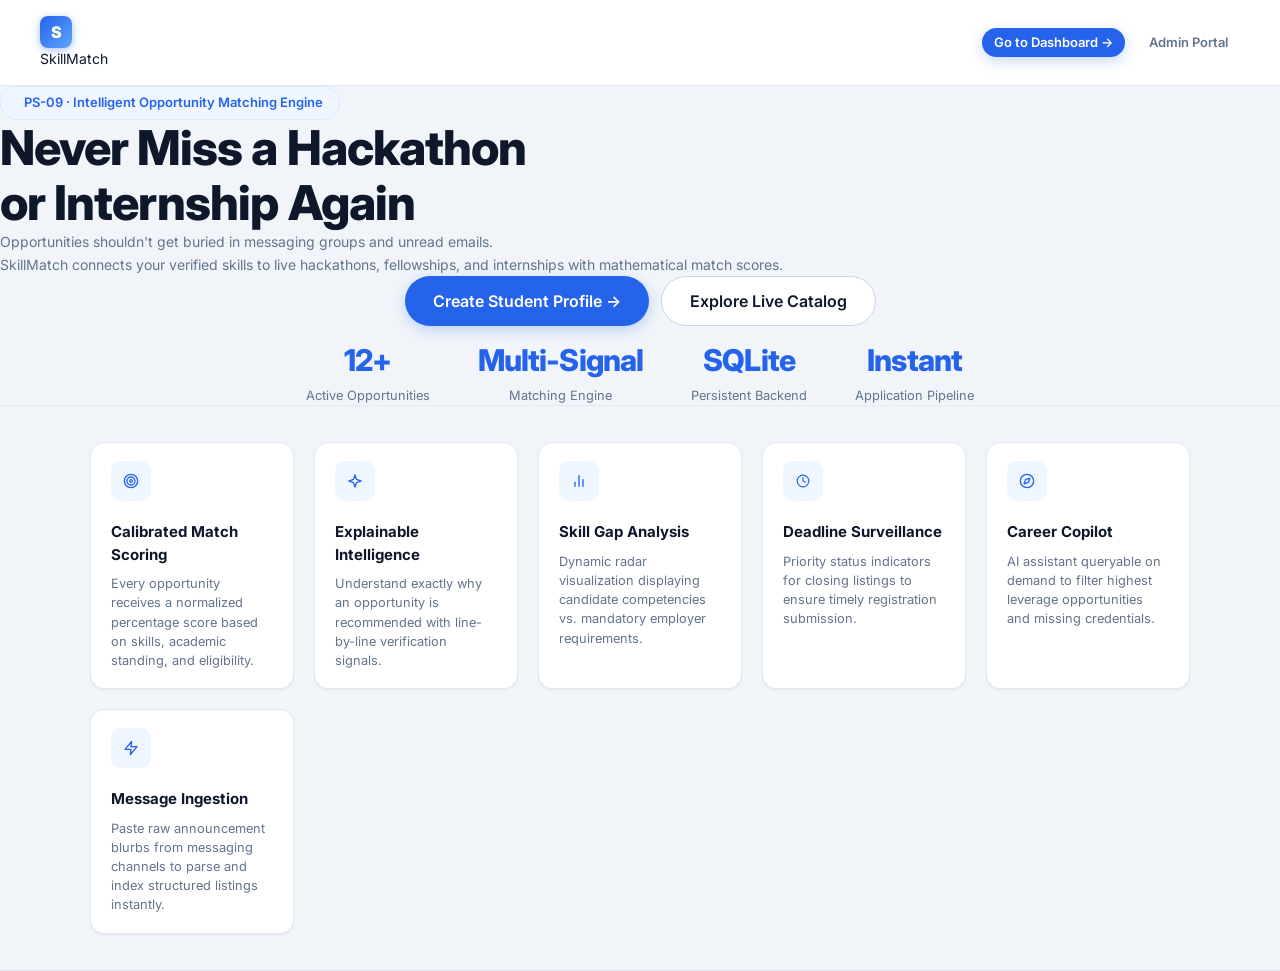
==== index.html @ a1d2cf54 "feat: complete SkillMatch platform with India Runs matching engine, zero-emoji UI, and ingestion pip" ====
<!DOCTYPE html>
<html lang="en">
<head>
  <meta charset="UTF-8" />
  <meta name="viewport" content="width=device-width, initial-scale=1.0" />
  <title>SkillMatch — Student Opportunity Platform</title>
  <meta name="description" content="AI-powered skill-to-opportunity matching platform for engineering students." />
  <link rel="stylesheet" href="css/styles.css" />
  <script src="js/icons.js"></script>
  <style>
    .badge-iso { display:inline-flex; align-items:center; gap:6px; padding:4px 10px; border-radius:var(--radius-full); font-size:0.75rem; font-weight:700; text-transform:uppercase; letter-spacing:0.04em; background:var(--blue-50); color:var(--primary); border:1px solid var(--border-blue); }
    .icon-box { width:40px; height:40px; border-radius:var(--radius); display:flex; align-items:center; justify-content:center; background:var(--blue-50); color:var(--primary); margin-bottom:12px; }
  </style>
</head>
<body>

<div class="landing-page">

  <!-- Nav -->
  <nav class="landing-nav">
    <div class="landing-logo">
      <div class="logo-mark">S</div>
      <span class="logo-text">SkillMatch</span>
    </div>
    <div class="flex items-center gap-3">
      <a href="/dashboard.html" class="btn btn-primary btn-sm">Go to Dashboard →</a>
      <a href="/admin.html" class="btn btn-ghost btn-sm">Admin Portal</a>
    </div>
  </nav>

  <!-- Hero -->
  <section class="landing-hero">
    <div class="hero-badge">
      <span class="badge-dot"></span>
      <span>PS-09 · Intelligent Opportunity Matching Engine</span>
    </div>

    <h1>
      Never Miss a Hackathon<br/>
      or Internship Again
    </h1>

    <p class="hero-sub">
      Opportunities shouldn't get buried in messaging groups and unread emails.<br/>
      SkillMatch connects your verified skills to live hackathons, fellowships, and internships with mathematical match scores.
    </p>

    <div class="hero-cta">
      <button class="btn btn-primary btn-lg" onclick="showWizard()" id="start-btn">
        Create Student Profile →
      </button>
      <a href="/dashboard.html" class="btn btn-secondary btn-lg">Explore Live Catalog</a>
    </div>

    <div class="hero-stats">
      <div class="h-stat"><span class="h-stat-num">12+</span><span class="h-stat-lbl">Active Opportunities</span></div>
      <div class="h-stat"><span class="h-stat-num">Multi-Signal</span><span class="h-stat-lbl">Matching Engine</span></div>
      <div class="h-stat"><span class="h-stat-num">SQLite</span><span class="h-stat-lbl">Persistent Backend</span></div>
      <div class="h-stat"><span class="h-stat-num">Instant</span><span class="h-stat-lbl">Application Pipeline</span></div>
    </div>
  </section>

  <!-- Feature strip -->
  <div class="feature-strip">
    <div class="features-grid">
      <div class="feature-item">
        <div class="icon-box" id="f-icon-1"></div>
        <div class="feature-name">Calibrated Match Scoring</div>
        <div class="feature-desc">Every opportunity receives a normalized percentage score based on skills, academic standing, and eligibility.</div>
      </div>
      <div class="feature-item">
        <div class="icon-box" id="f-icon-2"></div>
        <div class="feature-name">Explainable Intelligence</div>
        <div class="feature-desc">Understand exactly why an opportunity is recommended with line-by-line verification signals.</div>
      </div>
      <div class="feature-item">
        <div class="icon-box" id="f-icon-3"></div>
        <div class="feature-name">Skill Gap Analysis</div>
        <div class="feature-desc">Dynamic radar visualization displaying candidate competencies vs. mandatory employer requirements.</div>
      </div>
      <div class="feature-item">
        <div class="icon-box" id="f-icon-4"></div>
        <div class="feature-name">Deadline Surveillance</div>
        <div class="feature-desc">Priority status indicators for closing listings to ensure timely registration submission.</div>
      </div>
      <div class="feature-item">
        <div class="icon-box" id="f-icon-5"></div>
        <div class="feature-name">Career Copilot</div>
        <div class="feature-desc">AI assistant queryable on demand to filter highest leverage opportunities and missing credentials.</div>
      </div>
      <div class="feature-item">
        <div class="icon-box" id="f-icon-6"></div>
        <div class="feature-name">Message Ingestion</div>
        <div class="feature-desc">Paste raw announcement blurbs from messaging channels to parse and index structured listings instantly.</div>
      </div>
    </div>
  </div>

  <!-- WIZARD -->
  <div class="wizard-wrap" id="wizard-section" style="display:none;">
    <div class="wizard-box">

      <!-- Steps -->
      <div class="wizard-steps-bar" id="wsteps">
        <div class="wstep active" data-s="1">
          <div class="wdot">1</div>
          <span class="wlabel">Academic</span>
        </div>
        <div class="wstep" data-s="2">
          <div class="wdot">2</div>
          <span class="wlabel">Competencies</span>
        </div>
        <div class="wstep" data-s="3">
          <div class="wdot">3</div>
          <span class="wlabel">Interests</span>
        </div>
      </div>

      <!-- Pane 1 -->
      <div class="wpane active" id="wp-1">
        <div>
          <h2>Student Details</h2>
          <p class="mt-1">Provide your academic status to calibrate eligibility filters.</p>
        </div>
        <div class="grid-2">
          <div class="form-group">
            <label class="form-label" for="w-name">Full Name *</label>
            <input class="form-input" id="w-name" type="text" placeholder="e.g. Atharva Sharma" />
          </div>
          <div class="form-group">
            <label class="form-label" for="w-email">Email Address</label>
            <input class="form-input" id="w-email" type="email" placeholder="you@college.edu" />
          </div>
        </div>
        <div class="grid-2">
          <div class="form-group">
            <label class="form-label" for="w-year">Current Year of Study *</label>
            <select class="form-select" id="w-year">
              <option value="">Select Year...</option>
              <option value="1">1st Year</option>
              <option value="2">2nd Year</option>
              <option value="3">3rd Year (Pre-final)</option>
              <option value="4">4th Year (Final)</option>
            </select>
          </div>
          <div class="form-group">
            <label class="form-label" for="w-branch">Academic Branch *</label>
            <select class="form-select" id="w-branch">
              <option value="">Select Branch...</option>
              <option value="CSE">Computer Science (CSE)</option>
              <option value="IT">Information Technology (IT)</option>
              <option value="ECE">Electronics (ECE)</option>
              <option value="EEE">Electrical (EEE)</option>
              <option value="Mechanical">Mechanical Engineering</option>
              <option value="Civil">Civil Engineering</option>
              <option value="Mathematics">Mathematics / Data</option>
              <option value="Statistics">Statistics</option>
              <option value="Design">Design</option>
            </select>
          </div>
        </div>
        <div class="grid-2">
          <div class="form-group">
            <label class="form-label" for="w-cgpa">Current CGPA (0 - 10)</label>
            <input class="form-input" id="w-cgpa" type="number" step="0.01" min="0" max="10" placeholder="e.g. 8.4" />
          </div>
          <div class="form-group">
            <label class="form-label" for="w-college">College / University</label>
            <input class="form-input" id="w-college" type="text" placeholder="e.g. IIT Delhi" />
          </div>
        </div>
        <div class="wizard-footer">
          <button class="btn btn-ghost" onclick="hideWizard()">Cancel</button>
          <button class="btn btn-primary" onclick="goStep(2)">Continue to Skills →</button>
        </div>
      </div>

      <!-- Pane 2 -->
      <div class="wpane" id="wp-2">
        <div>
          <h2>Technical Competencies</h2>
          <p class="mt-1">Select your skills or upload a resume to automatically extract verified competencies.</p>
        </div>

        <!-- Resume Upload -->
        <div style="background:var(--blue-50);border:1.5px dashed var(--border-blue);border-radius:var(--radius-lg);padding:18px;margin-bottom:12px;">
          <div class="flex items-center gap-3 mb-2">
            <div id="resume-icon-wrap" style="color:var(--primary);"></div>
            <div>
              <div class="font-semibold text-sm">Resume Skill Auto-Extraction</div>
              <div class="text-xs text-muted">Upload a PDF or TXT resume to auto-populate competencies via lexical parsing</div>
            </div>
          </div>
          <div class="flex gap-2 items-center">
            <input type="file" id="resume-file" accept=".pdf,.txt" class="form-input" style="font-size:0.8rem;padding:6px 10px;" onchange="parseResume(this)" />
            <div id="resume-status" class="text-xs text-muted"></div>
          </div>
        </div>

        <div class="form-group">
          <div class="search-wrap">
            <span class="search-icon" id="search-icon-wrap"></span>
            <input class="form-input" id="skill-search" type="text" placeholder="Filter skills (e.g. Python, React, SQL)..." oninput="filterSkills()" />
          </div>
        </div>
        <div>
          <div class="flex justify-between mb-2">
            <span class="caption">Click competency to toggle</span>
            <span class="caption font-semibold text-blue" id="skill-count">0 selected</span>
          </div>
          <div class="chips" id="skill-chips" style="max-height:240px;overflow-y:auto;padding-right:4px;"></div>
        </div>
        <div class="wizard-footer">
          <button class="btn btn-secondary" onclick="goStep(1)">← Back</button>
          <button class="btn btn-primary" onclick="goStep(3)">Continue to Interests →</button>
        </div>
      </div>

      <!-- Pane 3 -->
      <div class="wpane" id="wp-3">
        <div>
          <h2>Domain Interests</h2>
          <p class="mt-1">Target fields you want prioritized in your match feed.</p>
        </div>
        <div class="chips" id="interest-chips"></div>

        <!-- Preview -->
        <div style="background:var(--blue-50);border:1.5px solid var(--blue-100);border-radius:var(--radius-lg);padding:14px 16px;">
          <div class="flex items-center gap-2 mb-2">
            <span class="text-sm font-semibold text-blue">Profile Confirmation</span>
          </div>
          <div id="preview-text" class="text-sm text-muted"></div>
        </div>

        <div class="wizard-footer">
          <button class="btn btn-secondary" onclick="goStep(2)">← Back</button>
          <button class="btn btn-primary btn-lg" onclick="saveProfile()" id="save-btn">
            Generate Match Feed →
          </button>
        </div>
      </div>

    </div>
  </div>

</div>

<div class="toast-tray" id="toast-tray"></div>

<script>
const ALL_SKILLS = ["Python","JavaScript","Java","C++","C","TypeScript","Go","MATLAB","React","Vue.js","HTML/CSS","Next.js","Node.js","Django","FastAPI","Express.js","Data Structures","Algorithms","Problem Solving","System Design","OOP","Machine Learning","Deep Learning","TensorFlow","PyTorch","NLP","Computer Vision","Statistics","Mathematics","Linear Algebra","SQL","MongoDB","PostgreSQL","Redis","Firebase","Cloud","AWS","Azure","GCP","Docker","Kubernetes","Linux","Git","Open Source","Figma","UI/UX","Signal Processing","IoT","Blockchain","Physics","Finance","Communication","Leadership","Team Work","Public Speaking","Community Building","Event Management","Presentation","APIs","Web Development","Any Programming Language"];
const INTERESTS = ["AI/ML","Web Development","Open Source","Hackathons","Research","FinTech","Cloud Computing","Cybersecurity","Mobile Development","Data Science","Blockchain","IoT","Robotics","Space Tech","Game Development","Community Building"];
const selectedSkills = new Set(), selectedInterests = new Set();

document.addEventListener('DOMContentLoaded', () => {
  // Populate feature icons from ICONS
  document.getElementById('f-icon-1').innerHTML = ICONS.target;
  document.getElementById('f-icon-2').innerHTML = ICONS.sparkle;
  document.getElementById('f-icon-3').innerHTML = ICONS.analytics;
  document.getElementById('f-icon-4').innerHTML = ICONS.clock;
  document.getElementById('f-icon-5').innerHTML = ICONS.compass;
  document.getElementById('f-icon-6').innerHTML = ICONS.bolt;

  const resWrap = document.getElementById('resume-icon-wrap');
  if (resWrap) resWrap.innerHTML = ICONS.upload;
  const sWrap = document.getElementById('search-icon-wrap');
  if (sWrap) sWrap.innerHTML = ICONS.search;

  if (localStorage.getItem('sm_profile_id')) {
    window.location.href = '/dashboard.html';
    return;
  }
  renderSkillChips(ALL_SKILLS);
  renderInterestChips();
});

function showWizard() {
  document.getElementById('wizard-section').style.display = 'block';
  document.getElementById('wizard-section').scrollIntoView({ behavior:'smooth' });
}
function hideWizard() {
  document.getElementById('wizard-section').style.display = 'none';
}

function goStep(n) {
  if (n === 2) {
    const name = document.getElementById('w-name').value.trim();
    const year = document.getElementById('w-year').value;
    const branch = document.getElementById('w-branch').value;
    if (!name || !year || !branch) {
      toast('Please enter Name, Year, and Branch', 'error');
      return;
    }
  }
  if (n === 3) {
    if (selectedSkills.size === 0) {
      toast('Please select at least 1 skill', 'error');
      return;
    }
    updatePreview();
  }

  document.querySelectorAll('.wpane').forEach(p => p.classList.remove('active'));
  document.querySelectorAll('.wstep').forEach(s => {
    const sn = parseInt(s.dataset.s);
    s.classList.toggle('active', sn === n);
    s.classList.toggle('done', sn < n);
  });
  document.getElementById(`wp-${n}`).classList.add('active');
}

function renderSkillChips(list) {
  const container = document.getElementById('skill-chips');
  container.innerHTML = '';
  list.forEach(skill => {
    const btn = document.createElement('button');
    btn.type = 'button';
    btn.className = `chip ${selectedSkills.has(skill) ? 'selected' : ''}`;
    btn.textContent = skill;
    btn.dataset.skill = skill.toLowerCase();
    btn.onclick = () => {
      if (selectedSkills.has(skill)) {
        selectedSkills.delete(skill);
        btn.classList.remove('selected');
      } else {
        selectedSkills.add(skill);
        btn.classList.add('selected');
      }
      document.getElementById('skill-count').textContent = `${selectedSkills.size} selected`;
    };
    container.appendChild(btn);
  });
}

function filterSkills() {
  const q = document.getElementById('skill-search').value.toLowerCase();
  document.querySelectorAll('#skill-chips .chip').forEach(c => {
    c.style.display = c.dataset.skill.includes(q) ? '' : 'none';
  });
}

function renderInterestChips() {
  const container = document.getElementById('interest-chips');
  container.innerHTML = '';
  INTERESTS.forEach(i => {
    const btn = document.createElement('button');
    btn.type = 'button';
    btn.className = `chip ${selectedInterests.has(i) ? 'selected' : ''}`;
    btn.textContent = i;
    btn.onclick = () => {
      if (selectedInterests.has(i)) {
        selectedInterests.delete(i);
        btn.classList.remove('selected');
      } else {
        selectedInterests.add(i);
        btn.classList.add('selected');
      }
      updatePreview();
    };
    container.appendChild(btn);
  });
}

function updatePreview() {
  const name = document.getElementById('w-name').value.trim();
  const year = document.getElementById('w-year').value;
  const branch = document.getElementById('w-branch').value;
  const cgpa = document.getElementById('w-cgpa').value;
  const college = document.getElementById('w-college').value.trim();
  const skills = [...selectedSkills].slice(0, 5).join(', ');
  const more = selectedSkills.size > 5 ? ` +${selectedSkills.size - 5} more` : '';

  document.getElementById('preview-text').innerHTML = `
    <strong>${name}</strong> · Year ${year} ${branch} ${college ? `· ${college}` : ''} ${cgpa ? `· CGPA ${cgpa}` : ''}<br/>
    <span style="color:var(--text);margin-top:4px;display:inline-block;">Skills: ${skills}${more}</span>
  `;
}

async function parseResume(input) {
  const file = input.files[0];
  if (!file) return;
  const status = document.getElementById('resume-status');
  status.textContent = 'Parsing resume...';
  status.style.color = 'var(--primary)';

  const formData = new FormData();
  formData.append('file', file);

  try {
    const res = await fetch('http://localhost:5000/api/resume', { method: 'POST', body: formData });
    const d = await res.json();
    if (d.skills && d.skills.length > 0) {
      d.skills.forEach(skill => selectedSkills.add(skill));
      renderSkillChips(ALL_SKILLS);
      d.skills.filter(s => !ALL_SKILLS.includes(s)).forEach(s => {
        const extra = document.createElement('button');
        extra.className = 'chip selected';
        extra.textContent = s;
        extra.onclick = () => { selectedSkills.delete(s); extra.remove(); document.getElementById('skill-count').textContent = `${selectedSkills.size} selected`; };
        document.getElementById('skill-chips').prepend(extra);
      });
      document.getElementById('skill-count').textContent = `${selectedSkills.size} selected`;

      const m = d.metadata || {};
      if (m.cgpa && !document.getElementById('w-cgpa').value) document.getElementById('w-cgpa').value = m.cgpa;
      if (m.year && !document.getElementById('w-year').value) document.getElementById('w-year').value = m.year;
      if (m.branch && !document.getElementById('w-branch').value) document.getElementById('w-branch').value = m.branch;

      status.textContent = `Extracted ${d.skills.length} skills from resume`;
      status.style.color = 'var(--green)';
      toast(`Extracted ${d.skills.length} skills from resume`, 'success');
    } else {
      status.textContent = 'No matching technical skills identified';
      status.style.color = 'var(--amber)';
    }
  } catch {
    status.textContent = 'Backend offline — select competencies manually';
    status.style.color = 'var(--red)';
  }
}

async function saveProfile() {
  const btn = document.getElementById('save-btn');
  btn.textContent = 'Registering Profile...'; btn.disabled = true;

  const profile = {
    name: document.getElementById('w-name').value.trim(),
    email: document.getElementById('w-email').value.trim(),
    year: parseInt(document.getElementById('w-year').value),
    branch: document.getElementById('w-branch').value,
    cgpa: parseFloat(document.getElementById('w-cgpa').value) || 0,
    college: document.getElementById('w-college').value.trim(),
    skills: [...selectedSkills],
    interests: [...selectedInterests]
  };

  try {
    const res = await fetch('http://localhost:5000/api/profile', {
      method: 'POST',
      headers: { 'Content-Type': 'application/json' },
      body: JSON.stringify(profile)
    });
    const data = await res.json();
    if (data.id) {
      localStorage.setItem('sm_profile_id', data.id);
      toast('Profile saved. Loading matching catalog...', 'success');
      setTimeout(() => window.location.href = '/dashboard.html', 800);
    } else { throw new Error(); }
  } catch {
    btn.textContent = 'Generate Match Feed →'; btn.disabled = false;
    toast('Error connecting to backend service', 'error');
  }
}

function toast(msg, type='info') {
  const tray = document.getElementById('toast-tray');
  const t = document.createElement('div');
  t.className = `toast ${type}`;
  t.innerHTML = `<span>${type==='success' ? ICONS.check : ICONS.alert}</span><span>${msg}</span>`;
  tray.appendChild(t);
  setTimeout(() => { t.style.animation='toastOut 0.3s ease forwards'; setTimeout(()=>t.remove(),300); }, 3500);
}
</script>
</body>
</html>
---- css/styles.css ----
/* SkillMatch v2 — Clean White + Blue Design
   Professional SaaS aesthetic: Notion + Linear + Stripe
   Font: Inter (Google Fonts) */

@import url('https://fonts.googleapis.com/css2?family=Inter:wght@300;400;500;600;700;800;900&display=swap');

/* ══════════════════════════════════════
   TOKENS
══════════════════════════════════════ */
:root {
  --sidebar:       #0f172a;
  --sidebar-hover: rgba(255,255,255,0.06);
  --sidebar-active:rgba(59,130,246,0.18);

  --bg:            #f1f5f9;
  --bg-white:      #ffffff;
  --bg-blue-soft:  #eff6ff;

  --primary:       #2563eb;
  --primary-dark:  #1d4ed8;
  --primary-hover: #1e40af;
  --primary-light: #3b82f6;
  --primary-soft:  #eff6ff;
  --primary-ring:  rgba(37,99,235,0.2);

  --blue-600:      #2563eb;
  --blue-500:      #3b82f6;
  --blue-400:      #60a5fa;
  --blue-100:      #dbeafe;
  --blue-50:       #eff6ff;

  --green:         #059669;
  --green-soft:    #ecfdf5;
  --green-ring:    rgba(5,150,105,0.2);

  --amber:         #d97706;
  --amber-soft:    #fffbeb;

  --red:           #dc2626;
  --red-soft:      #fef2f2;

  --cyan:          #0891b2;
  --cyan-soft:     #ecfeff;

  --purple:        #7c3aed;
  --purple-soft:   #f5f3ff;

  --text:          #0f172a;
  --text-muted:    #64748b;
  --text-subtle:   #94a3b8;
  --text-inv:      #ffffff;

  --border:        #e2e8f0;
  --border-strong: #cbd5e1;
  --border-blue:   #bfdbfe;

  --shadow-xs:     0 1px 2px rgba(15,23,42,0.06);
  --shadow-sm:     0 1px 3px rgba(15,23,42,0.08), 0 1px 2px rgba(15,23,42,0.04);
  --shadow:        0 4px 6px rgba(15,23,42,0.07), 0 2px 4px rgba(15,23,42,0.04);
  --shadow-md:     0 10px 15px rgba(15,23,42,0.1), 0 4px 6px rgba(15,23,42,0.05);
  --shadow-lg:     0 20px 25px rgba(15,23,42,0.12), 0 8px 10px rgba(15,23,42,0.06);
  --shadow-blue:   0 4px 14px rgba(37,99,235,0.25);
  --shadow-blue-lg:0 8px 25px rgba(37,99,235,0.3);

  --font:          'Inter', -apple-system, BlinkMacSystemFont, sans-serif;

  --radius-xs:  4px;
  --radius-sm:  6px;
  --radius:     10px;
  --radius-lg:  14px;
  --radius-xl:  20px;
  --radius-2xl: 28px;
  --radius-full:9999px;

  --sidebar-w: 248px;
  --header-h:  60px;

  --ease:  cubic-bezier(0.4,0,0.2,1);
  --fast:  150ms var(--ease);
  --base:  250ms var(--ease);
  --slow:  400ms var(--ease);
}

/* ══════════════════════════════════════
   RESET
══════════════════════════════════════ */
*, *::before, *::after { box-sizing:border-box; margin:0; padding:0; }
html { scroll-behavior:smooth; -webkit-font-smoothing:antialiased; }
body {
  font-family: var(--font);
  background: var(--bg);
  color: var(--text);
  line-height: 1.5;
  overflow-x: hidden;
  font-size: 14px;
}
a  { color:inherit; text-decoration:none; }
button { cursor:pointer; font-family:var(--font); }
input, select, textarea { font-family:var(--font); }
ul { list-style:none; }

/* ══════════════════════════════════════
   SCROLLBAR
══════════════════════════════════════ */
::-webkit-scrollbar { width:5px; height:5px; }
::-webkit-scrollbar-track { background:transparent; }
::-webkit-scrollbar-thumb { background:var(--border-strong); border-radius:3px; }
::-webkit-scrollbar-thumb:hover { background:var(--text-subtle); }

/* ══════════════════════════════════════
   TYPOGRAPHY
══════════════════════════════════════ */
h1 { font-size:clamp(1.75rem,4vw,3rem); font-weight:800; line-height:1.15; letter-spacing:-0.02em; }
h2 { font-size:clamp(1.25rem,2.5vw,1.75rem); font-weight:700; letter-spacing:-0.01em; }
h3 { font-size:1.125rem; font-weight:600; }
h4 { font-size:0.9375rem; font-weight:600; }
p  { color:var(--text-muted); line-height:1.65; }

.label { font-size:0.7rem; font-weight:700; letter-spacing:0.07em; text-transform:uppercase; color:var(--text-subtle); }
.caption { font-size:0.8rem; color:var(--text-muted); }

/* ══════════════════════════════════════
   SIDEBAR
══════════════════════════════════════ */
.sidebar {
  width: var(--sidebar-w);
  background: var(--sidebar);
  min-height: 100vh;
  position: fixed;
  top:0; left:0;
  display: flex;
  flex-direction: column;
  z-index: 100;
  border-right: 1px solid rgba(255,255,255,0.05);
}

.sidebar-logo {
  display: flex; align-items: center; gap: 10px;
  padding: 20px 18px 16px;
  border-bottom: 1px solid rgba(255,255,255,0.06);
}

.logo-mark {
  width: 32px; height: 32px;
  background: linear-gradient(135deg, var(--primary), #60a5fa);
  border-radius: 8px;
  display: flex; align-items: center; justify-content: center;
  font-weight: 900; font-size: 1rem; color: white;
  box-shadow: 0 2px 8px rgba(37,99,235,0.4);
  flex-shrink: 0;
}

.logo-name {
  font-size: 1rem; font-weight: 800;
  color: white; letter-spacing: -0.01em;
}

.sidebar-nav {
  padding: 12px 10px;
  flex: 1;
  display: flex;
  flex-direction: column;
  gap: 2px;
  overflow-y: auto;
}

.nav-section-label {
  font-size: 0.65rem;
  font-weight: 700;
  letter-spacing: 0.08em;
  text-transform: uppercase;
  color: rgba(255,255,255,0.25);
  padding: 12px 8px 4px;
}

.nav-link {
  display: flex;
  align-items: center;
  gap: 10px;
  padding: 9px 10px;
  border-radius: var(--radius);
  color: rgba(255,255,255,0.55);
  font-size: 0.875rem;
  font-weight: 500;
  transition: all var(--fast);
  cursor: pointer;
  border: none;
  background: transparent;
  width: 100%;
  text-align: left;
}

.nav-link:hover { background: var(--sidebar-hover); color: rgba(255,255,255,0.9); }
.nav-link.active {
  background: var(--sidebar-active);
  color: #93c5fd;
  font-weight: 600;
}
.nav-link .icon { font-size: 1rem; width: 18px; text-align:center; flex-shrink:0; }
.nav-link .badge {
  margin-left: auto;
  background: var(--primary);
  color: white;
  font-size: 0.65rem;
  font-weight: 700;
  padding: 1px 7px;
  border-radius: var(--radius-full);
  min-width: 18px; text-align: center;
}

.sidebar-divider { height: 1px; background: rgba(255,255,255,0.06); margin: 6px 10px; }

.sidebar-footer {
  padding: 12px 10px;
  border-top: 1px solid rgba(255,255,255,0.06);
}

.student-chip {
  display: flex; align-items: center; gap: 10px;
  padding: 8px 10px;
  border-radius: var(--radius);
  cursor: pointer;
  transition: background var(--fast);
}
.student-chip:hover { background: var(--sidebar-hover); }

/* ══════════════════════════════════════
   AVATAR
══════════════════════════════════════ */
.avatar {
  width: 34px; height: 34px; border-radius: 50%;
  background: linear-gradient(135deg, var(--primary), #60a5fa);
  display: flex; align-items: center; justify-content: center;
  font-size: 0.8rem; font-weight: 700; color: white;
  flex-shrink: 0;
}
.avatar-sm { width: 28px; height: 28px; font-size: 0.7rem; }
.avatar-lg { width: 48px; height: 48px; font-size: 1.1rem; }
.avatar-xl { width: 72px; height: 72px; font-size: 1.5rem; font-weight: 800; }

/* ══════════════════════════════════════
   MAIN LAYOUT
══════════════════════════════════════ */
.app-shell { display: flex; min-height: 100vh; }

.main-area {
  margin-left: var(--sidebar-w);
  flex: 1;
  display: flex;
  flex-direction: column;
  min-height: 100vh;
}

.top-bar {
  height: var(--header-h);
  background: var(--bg-white);
  border-bottom: 1px solid var(--border);
  display: flex; align-items: center;
  padding: 0 24px;
  gap: 12px;
  position: sticky; top: 0; z-index: 80;
  box-shadow: var(--shadow-xs);
}

.page-wrap {
  padding: 28px 28px;
  flex: 1;
}

/* ══════════════════════════════════════
   CARDS
══════════════════════════════════════ */
.card {
  background: var(--bg-white);
  border: 1px solid var(--border);
  border-radius: var(--radius-lg);
  padding: 20px;
  box-shadow: var(--shadow-xs);
}

.card-hover {
  transition: border-color var(--base), box-shadow var(--base), transform var(--base);
}
.card-hover:hover {
  border-color: var(--border-blue);
  box-shadow: var(--shadow-blue);
  transform: translateY(-2px);
}

/* ══════════════════════════════════════
   BUTTONS
══════════════════════════════════════ */
.btn {
  display: inline-flex; align-items: center; gap: 6px;
  padding: 8px 16px;
  border-radius: var(--radius-full);
  font-size: 0.875rem; font-weight: 600;
  transition: all var(--fast);
  white-space: nowrap;
  border: none;
}

.btn-primary {
  background: var(--primary);
  color: white;
  box-shadow: var(--shadow-blue);
}
.btn-primary:hover {
  background: var(--primary-dark);
  box-shadow: var(--shadow-blue-lg);
  transform: translateY(-1px);
}
.btn-primary:active { transform: translateY(0); }

.btn-secondary {
  background: white;
  border: 1.5px solid var(--border-strong);
  color: var(--text);
}
.btn-secondary:hover {
  border-color: var(--primary);
  color: var(--primary);
  background: var(--blue-50);
}

.btn-ghost {
  background: transparent;
  color: var(--text-muted);
  padding: 6px 10px;
}
.btn-ghost:hover { background: var(--bg); color: var(--text); }

.btn-danger { background: var(--red-soft); border: 1.5px solid #fecaca; color: var(--red); }
.btn-danger:hover { background: #fecaca; }

.btn-sm { padding: 5px 12px; font-size: 0.8125rem; }
.btn-lg { padding: 12px 28px; font-size: 1rem; }
.btn-icon { padding: 7px; border-radius: var(--radius); }

/* ══════════════════════════════════════
   BADGES
══════════════════════════════════════ */
.badge {
  display: inline-flex; align-items: center; gap: 4px;
  padding: 3px 9px;
  border-radius: var(--radius-full);
  font-size: 0.72rem;
  font-weight: 600;
  letter-spacing: 0.01em;
  white-space: nowrap;
}

.badge-blue   { background: var(--blue-100); color: #1d4ed8; }
.badge-green  { background: #dcfce7; color: #15803d; }
.badge-amber  { background: #fef9c3; color: #92400e; }
.badge-red    { background: #fee2e2; color: var(--red); }
.badge-purple { background: #ede9fe; color: #6d28d9; }
.badge-cyan   { background: #cffafe; color: #0e7490; }
.badge-gray   { background: var(--bg); color: var(--text-muted); border: 1px solid var(--border); }

/* Deadline urgency */
.dl-safe    { background: #dcfce7; color: #15803d; }
.dl-warning { background: #fef9c3; color: #92400e; }
.dl-urgent  { background: #ffedd5; color: #c2410c; }
.dl-critical{ background: #fee2e2; color: var(--red); animation: urgentPulse 2s ease infinite; }
.dl-closed  { background: var(--bg); color: var(--text-subtle); border: 1px solid var(--border); }

@keyframes urgentPulse {
  0%,100% { opacity:1; }
  50%      { opacity:0.7; }
}

/* ══════════════════════════════════════
   FORM ELEMENTS
══════════════════════════════════════ */
.form-group { display: flex; flex-direction: column; gap: 6px; }
.form-label { font-size: 0.8125rem; font-weight: 600; color: var(--text); }

.form-input, .form-select {
  background: white;
  border: 1.5px solid var(--border-strong);
  border-radius: var(--radius);
  padding: 9px 13px;
  color: var(--text);
  font-size: 0.9rem;
  font-family: var(--font);
  width: 100%;
  transition: border-color var(--fast), box-shadow var(--fast);
  -webkit-appearance: none;
}
.form-select {
  background-image: url("data:image/svg+xml,%3Csvg xmlns='http://www.w3.org/2000/svg' width='12' height='7'%3E%3Cpath d='M1 1l5 5 5-5' stroke='%2364748b' stroke-width='1.5' fill='none' stroke-linecap='round'/%3E%3C/svg%3E");
  background-repeat: no-repeat; background-position: right 12px center;
  padding-right: 34px;
}
.form-input:focus, .form-select:focus {
  outline: none;
  border-color: var(--primary);
  box-shadow: 0 0 0 3px var(--primary-ring);
}
.form-input::placeholder { color: var(--text-subtle); }

.search-wrap { position: relative; }
.search-wrap .search-icon { position: absolute; left: 12px; top: 50%; transform: translateY(-50%); color: var(--text-subtle); font-size: 0.9rem; pointer-events: none; }
.search-wrap .form-input { padding-left: 36px; }

/* ══════════════════════════════════════
   SKILL CHIPS
══════════════════════════════════════ */
.chips { display: flex; flex-wrap: wrap; gap: 7px; }

.chip {
  display: inline-flex; align-items: center; gap: 5px;
  padding: 5px 13px;
  border-radius: var(--radius-full);
  font-size: 0.8125rem;
  font-weight: 500;
  border: 1.5px solid var(--border-strong);
  background: white;
  color: var(--text-muted);
  cursor: pointer;
  transition: all var(--fast);
  user-select: none;
}
.chip:hover { border-color: var(--primary); color: var(--primary); background: var(--blue-50); }
.chip.selected { background: var(--blue-50); border-color: var(--blue-400); color: var(--primary); font-weight: 600; }
.chip.matched { background: #dcfce7; border-color: #86efac; color: #15803d; }
.chip.missing { background: #fee2e2; border-color: #fca5a5; color: var(--red); }
.chip.bonus   { background: #fef9c3; border-color: #fde68a; color: #92400e; }

/* ══════════════════════════════════════
   OPPORTUNITY CARDS
══════════════════════════════════════ */
.opp-grid {
  display: grid;
  grid-template-columns: repeat(auto-fill, minmax(340px, 1fr));
  gap: 16px;
}

.opp-card {
  background: white;
  border: 1.5px solid var(--border);
  border-radius: var(--radius-lg);
  padding: 20px;
  display: flex; flex-direction: column; gap: 14px;
  position: relative; overflow: hidden;
  transition: all var(--base);
  cursor: pointer;
}

.opp-card::before {
  content: '';
  position: absolute; top: 0; left: 0; right: 0; height: 3px;
  background: linear-gradient(90deg, var(--primary), var(--blue-400));
  opacity: 0; transition: opacity var(--base);
}

.opp-card:hover {
  border-color: var(--border-blue);
  box-shadow: var(--shadow-blue);
  transform: translateY(-3px);
}
.opp-card:hover::before { opacity: 1; }

.opp-card.urgent-glow { border-color: #fca5a5; }
.opp-card.urgent-glow:hover { box-shadow: 0 8px 25px rgba(220,38,38,0.2); }
.opp-card.urgent-glow::before { background: linear-gradient(90deg, var(--red), #f97316); opacity: 0.7; }

.org-logo {
  width: 42px; height: 42px; border-radius: 10px;
  display: flex; align-items: center; justify-content: center;
  font-size: 0.8rem; font-weight: 800; color: white; flex-shrink: 0;
}

.opp-header { display: flex; align-items: flex-start; gap: 12px; }
.opp-meta { flex: 1; min-width: 0; }
.opp-org  { font-size: 0.75rem; color: var(--text-subtle); font-weight: 500; }
.opp-title {
  font-size: 0.9375rem; font-weight: 700; color: var(--text); line-height: 1.3; margin-top: 2px;
  display: -webkit-box; -webkit-line-clamp: 2; -webkit-box-orient: vertical; overflow: hidden;
}

.bookmark-toggle {
  width: 30px; height: 30px; border-radius: var(--radius-sm);
  border: 1.5px solid var(--border-strong); background: white;
  display: flex; align-items: center; justify-content: center;
  font-size: 0.9rem; cursor: pointer; flex-shrink: 0;
  transition: all var(--fast); color: var(--text-subtle);
}
.bookmark-toggle:hover { border-color: var(--amber); color: var(--amber); background: var(--amber-soft); }
.bookmark-toggle.active { border-color: var(--amber); color: var(--amber); background: var(--amber-soft); }

.opp-badges { display: flex; flex-wrap: wrap; gap: 5px; }
.opp-desc { font-size: 0.8125rem; color: var(--text-muted); line-height: 1.6; display: -webkit-box; -webkit-line-clamp: 2; -webkit-box-orient: vertical; overflow: hidden; }

/* Match score row */
.match-row {
  display: flex; align-items: center; gap: 10px;
  background: var(--bg);
  border: 1px solid var(--border);
  border-radius: var(--radius);
  padding: 10px 12px;
}

.ring-wrap { position: relative; width: 48px; height: 48px; flex-shrink: 0; }
.ring-wrap svg { width: 48px; height: 48px; transform: rotate(-90deg); }
.ring-bg { fill: none; stroke: var(--border); stroke-width: 4; }
.ring-fg { fill: none; stroke-width: 4; stroke-linecap: round; transition: stroke-dashoffset 1s var(--ease); }
.ring-label { position: absolute; inset: 0; display: flex; align-items: center; justify-content: center; font-size: 0.7rem; font-weight: 800; }

.match-info { flex: 1; min-width: 0; }
.match-label-text { font-size: 0.8125rem; font-weight: 700; }
.match-reason-text { font-size: 0.75rem; color: var(--text-muted); margin-top: 2px; white-space: nowrap; overflow: hidden; text-overflow: ellipsis; }

.opp-footer { display: flex; align-items: center; justify-content: space-between; gap: 8px; flex-wrap: wrap; }
.stipend-tag { font-size: 0.8rem; font-weight: 600; color: var(--green); display: flex; align-items: center; gap: 4px; }

/* Countdown timer */
.countdown {
  display: inline-flex; align-items: center; gap: 4px;
  font-size: 0.75rem; font-weight: 700; color: var(--red);
  font-variant-numeric: tabular-nums;
}

/* ══════════════════════════════════════
   BIG SCORE RING (detail page)
══════════════════════════════════════ */
.score-ring-xl { position: relative; width: 140px; height: 140px; }
.score-ring-xl svg { width: 140px; height: 140px; transform: rotate(-90deg); }
.score-ring-xl .ring-bg  { fill: none; stroke: var(--border); stroke-width: 12; }
.score-ring-xl .ring-fg  { fill: none; stroke-width: 12; stroke-linecap: round; transition: stroke-dashoffset 1.2s var(--ease); }
.score-ring-xl .ring-center { position: absolute; inset: 0; display: flex; flex-direction: column; align-items: center; justify-content: center; }
.score-ring-xl .score-num { font-size: 2.25rem; font-weight: 900; letter-spacing: -0.03em; line-height: 1; }
.score-ring-xl .score-suffix { font-size: 0.7rem; color: var(--text-muted); margin-top: 2px; }

/* ══════════════════════════════════════
   SKILL COMPARE TABLE
══════════════════════════════════════ */
.skill-row {
  display: flex; align-items: center; gap: 10px;
  padding: 8px 12px; border-radius: var(--radius);
  border: 1px solid var(--border); background: white;
  font-size: 0.875rem;
}
.skill-row + .skill-row { margin-top: 6px; }
.skill-row.has  { border-color: #86efac; background: #f0fdf4; }
.skill-row.miss { border-color: #fca5a5; background: #fff5f5; }
.skill-row.nice { border-color: #fde68a; background: #fefce8; }
.skill-row .sk-name { flex: 1; font-weight: 500; }
.skill-row .sk-status { font-size: 0.8rem; font-weight: 600; }
.skill-row.has  .sk-status { color: var(--green); }
.skill-row.miss .sk-status { color: var(--red); }
.skill-row.nice .sk-status { color: var(--amber); }

/* ══════════════════════════════════════
   PROGRESS BAR
══════════════════════════════════════ */
.progress { height: 6px; background: var(--border); border-radius: var(--radius-full); overflow: hidden; }
.progress-fill { height: 100%; border-radius: var(--radius-full); transition: width 1s var(--ease); background: var(--primary); }
.progress-fill.green  { background: var(--green); }
.progress-fill.red    { background: var(--red); }
.progress-fill.amber  { background: var(--amber); }
.progress-fill.grad   { background: linear-gradient(90deg, var(--primary), var(--blue-400)); }

/* ══════════════════════════════════════
   STATS CARDS
══════════════════════════════════════ */
.stat-card {
  background: white; border: 1px solid var(--border); border-radius: var(--radius-lg);
  padding: 18px 20px; display: flex; align-items: center; gap: 14px;
  box-shadow: var(--shadow-xs);
}
.stat-icon { width: 44px; height: 44px; border-radius: var(--radius); display: flex; align-items: center; justify-content: center; font-size: 1.3rem; flex-shrink: 0; }
.stat-val { font-size: 1.75rem; font-weight: 800; letter-spacing: -0.03em; line-height: 1; }
.stat-lbl { font-size: 0.78rem; color: var(--text-muted); margin-top: 3px; }

/* ══════════════════════════════════════
   FILTER PILLS
══════════════════════════════════════ */
.filter-bar { display: flex; gap: 6px; flex-wrap: wrap; }
.fpill {
  padding: 5px 14px; border-radius: var(--radius-full);
  font-size: 0.8125rem; font-weight: 600;
  border: 1.5px solid var(--border-strong); background: white; color: var(--text-muted);
  cursor: pointer; transition: all var(--fast); white-space: nowrap;
}
.fpill:hover { border-color: var(--primary); color: var(--primary); background: var(--blue-50); }
.fpill.active { background: var(--primary); border-color: var(--primary); color: white; }

/* ══════════════════════════════════════
   LANDING PAGE
══════════════════════════════════════ */
.landing-layout {
  min-height: 100vh;
  background: #ffffff;
  display: flex;
  flex-direction: column;
}

.landing-nav {
  padding: 16px 40px;
  display: flex; align-items: center; justify-content: space-between;
  border-bottom: 1px solid var(--border);
  background: white;
  position: sticky; top: 0; z-index: 50;
}

.hero-section {
  padding: 80px 40px 60px;
  max-width: 1100px; margin: 0 auto; width: 100%;
  display: flex; flex-direction: column; align-items: center; text-align: center; gap: 28px;
  position: relative;
}

.hero-badge {
  display: inline-flex; align-items: center; gap: 7px;
  padding: 6px 16px;
  background: var(--blue-50); border: 1.5px solid var(--blue-100);
  border-radius: var(--radius-full);
  font-size: 0.8125rem; font-weight: 600; color: var(--primary);
}

.hero-title .gradient-text {
  background: linear-gradient(135deg, var(--primary-dark) 0%, var(--blue-400) 100%);
  -webkit-background-clip: text; -webkit-text-fill-color: transparent; background-clip: text;
}

.hero-subtitle { font-size: 1.0625rem; color: var(--text-muted); max-width: 520px; line-height: 1.7; }

.hero-cta { display: flex; gap: 12px; flex-wrap: wrap; justify-content: center; }

.hero-stats { display: flex; gap: 48px; flex-wrap: wrap; justify-content: center; margin-top: 12px; }
.h-stat { display: flex; flex-direction: column; align-items: center; gap: 3px; }
.h-stat-num { font-size: 1.875rem; font-weight: 800; color: var(--primary); letter-spacing: -0.03em; }
.h-stat-lbl { font-size: 0.8rem; color: var(--text-muted); }

/* Feature cards row */
.feature-strip {
  background: var(--bg);
  border-top: 1px solid var(--border);
  border-bottom: 1px solid var(--border);
  padding: 36px 40px;
}
.features-grid { max-width: 1100px; margin: 0 auto; display: grid; grid-template-columns: repeat(auto-fit,minmax(200px,1fr)); gap: 20px; }
.feature-item {
  background: white; border: 1px solid var(--border); border-radius: var(--radius-lg);
  padding: 18px 20px; display: flex; flex-direction: column; gap: 8px;
  box-shadow: var(--shadow-xs); transition: all var(--base);
}
.feature-item:hover { border-color: var(--border-blue); box-shadow: var(--shadow-blue); transform: translateY(-2px); }
.feature-icon { font-size: 1.5rem; }
.feature-name { font-weight: 700; font-size: 0.9375rem; }
.feature-desc { font-size: 0.8rem; color: var(--text-muted); }

/* ══════════════════════════════════════
   WIZARD
══════════════════════════════════════ */
.wizard-wrap {
  max-width: 600px; margin: 40px auto; padding: 0 20px;
}
.wizard-box {
  background: white; border: 1.5px solid var(--border); border-radius: var(--radius-xl);
  padding: 36px; box-shadow: var(--shadow-md);
}
.wizard-steps-bar { display: flex; align-items: center; gap: 0; margin-bottom: 32px; }
.wstep { display: flex; flex-direction: column; align-items: center; gap: 5px; flex: 1; position: relative; }
.wstep:not(:last-child)::after {
  content: ''; position: absolute; top: 13px;
  left: calc(50% + 14px); right: calc(-50% + 14px);
  height: 2px; background: var(--border); transition: background var(--base);
}
.wstep.done:not(:last-child)::after, .wstep.active:not(:last-child)::after { background: var(--primary); }
.wdot {
  width: 26px; height: 26px; border-radius: 50%;
  border: 2px solid var(--border-strong); background: white;
  display: flex; align-items: center; justify-content: center;
  font-size: 0.72rem; font-weight: 700; color: var(--text-subtle);
  transition: all var(--base);
}
.wstep.done .wdot { background: var(--primary); border-color: var(--primary); color: white; }
.wstep.active .wdot { border-color: var(--primary); color: var(--primary); box-shadow: 0 0 0 3px var(--primary-ring); }
.wlabel { font-size: 0.68rem; font-weight: 600; color: var(--text-subtle); }
.wstep.done .wlabel { color: var(--primary); }
.wstep.active .wlabel { color: var(--text); }

.wpane { display: none; flex-direction: column; gap: 18px; }
.wpane.active { display: flex; }

.wizard-footer { display: flex; justify-content: space-between; align-items: center; margin-top: 24px; padding-top: 20px; border-top: 1px solid var(--border); }

/* ══════════════════════════════════════
   AI AGENT CHAT WIDGET
══════════════════════════════════════ */
.agent-fab {
  position: fixed; bottom: 28px; right: 28px; z-index: 9000;
  width: 56px; height: 56px; border-radius: 50%;
  background: linear-gradient(135deg, var(--primary), var(--blue-400));
  border: none; box-shadow: var(--shadow-blue-lg), 0 0 0 0 rgba(37,99,235,0.4);
  display: flex; align-items: center; justify-content: center;
  font-size: 1.4rem; cursor: pointer;
  animation: fabPulse 3s ease-in-out infinite;
  transition: transform var(--fast), box-shadow var(--fast);
}
.agent-fab:hover { transform: scale(1.1); box-shadow: var(--shadow-blue-lg); animation: none; }
.agent-fab .fab-notif {
  position: absolute; top: -2px; right: -2px; width: 16px; height: 16px;
  background: var(--red); border-radius: 50%; border: 2px solid white;
  font-size: 0.6rem; font-weight: 700; color: white; display: flex; align-items: center; justify-content: center;
}

@keyframes fabPulse {
  0%,100% { box-shadow: var(--shadow-blue-lg), 0 0 0 0 rgba(37,99,235,0.4); }
  50%      { box-shadow: var(--shadow-blue-lg), 0 0 0 12px rgba(37,99,235,0); }
}

.agent-panel {
  position: fixed; bottom: 96px; right: 28px; z-index: 9001;
  width: 380px; max-height: 580px;
  background: white; border-radius: var(--radius-xl);
  border: 1.5px solid var(--border-blue);
  box-shadow: var(--shadow-lg);
  display: flex; flex-direction: column;
  overflow: hidden;
  transform: scale(0.9) translateY(20px); opacity: 0;
  transition: all 0.3s var(--ease);
  pointer-events: none;
}
.agent-panel.open {
  transform: scale(1) translateY(0); opacity: 1;
  pointer-events: all;
}

.agent-header {
  background: linear-gradient(135deg, var(--primary), var(--blue-500));
  padding: 16px 18px;
  display: flex; align-items: center; gap: 12px;
  flex-shrink: 0;
}
.agent-avatar-wrap { position: relative; }
.agent-avatar {
  width: 40px; height: 40px; border-radius: 50%;
  background: rgba(255,255,255,0.2);
  display: flex; align-items: center; justify-content: center;
  font-size: 1.2rem;
}
.agent-online-dot {
  position: absolute; bottom: 1px; right: 1px; width: 10px; height: 10px;
  background: #4ade80; border-radius: 50%; border: 2px solid white;
}
.agent-title { font-weight: 700; font-size: 0.95rem; color: white; }
.agent-subtitle { font-size: 0.75rem; color: rgba(255,255,255,0.75); margin-top: 1px; }
.agent-close {
  margin-left: auto; background: rgba(255,255,255,0.15); border: none;
  color: white; width: 28px; height: 28px; border-radius: 50%;
  display: flex; align-items: center; justify-content: center;
  cursor: pointer; font-size: 0.8rem; transition: background var(--fast);
}
.agent-close:hover { background: rgba(255,255,255,0.25); }

.agent-messages {
  flex: 1; overflow-y: auto; padding: 16px;
  display: flex; flex-direction: column; gap: 12px;
  min-height: 0;
}

.msg-bot, .msg-user {
  max-width: 85%; display: flex; flex-direction: column; gap: 4px;
}
.msg-user { align-self: flex-end; align-items: flex-end; }
.msg-bot  { align-self: flex-start; }

.msg-bubble {
  padding: 10px 14px; border-radius: 14px;
  font-size: 0.875rem; line-height: 1.55; white-space: pre-wrap;
}
.msg-bot .msg-bubble {
  background: var(--bg); border: 1px solid var(--border); color: var(--text);
  border-bottom-left-radius: 4px;
}
.msg-user .msg-bubble {
  background: var(--primary); color: white;
  border-bottom-right-radius: 4px;
}
.msg-time { font-size: 0.68rem; color: var(--text-subtle); }

/* Typing indicator */
.typing-bubble { display: flex; align-items: center; gap: 4px; padding: 12px 16px; }
.typing-dot { width: 7px; height: 7px; background: var(--text-subtle); border-radius: 50%; animation: typingBounce 1.2s ease-in-out infinite; }
.typing-dot:nth-child(2) { animation-delay: 0.2s; }
.typing-dot:nth-child(3) { animation-delay: 0.4s; }
@keyframes typingBounce { 0%,60%,100% { transform:translateY(0); opacity:0.5; } 30% { transform:translateY(-6px); opacity:1; } }

.agent-quick-actions { padding: 10px 16px; border-top: 1px solid var(--border); flex-shrink: 0; }
.quick-actions-label { font-size: 0.68rem; font-weight: 600; color: var(--text-subtle); text-transform: uppercase; letter-spacing: 0.05em; margin-bottom: 7px; }
.quick-btns { display: flex; gap: 6px; flex-wrap: wrap; }
.qbtn {
  padding: 5px 11px; border-radius: var(--radius-full); font-size: 0.75rem; font-weight: 600;
  border: 1.5px solid var(--border-blue); background: var(--blue-50); color: var(--primary);
  cursor: pointer; transition: all var(--fast); white-space: nowrap;
}
.qbtn:hover { background: var(--primary); color: white; border-color: var(--primary); }

.agent-input-area { padding: 12px 14px; border-top: 1px solid var(--border); display: flex; gap: 8px; flex-shrink: 0; }
.agent-input {
  flex: 1; background: var(--bg); border: 1.5px solid var(--border);
  border-radius: var(--radius-full); padding: 8px 14px;
  font-size: 0.875rem; font-family: var(--font); color: var(--text); outline: none;
  transition: border-color var(--fast);
}
.agent-input:focus { border-color: var(--primary); }
.agent-send {
  width: 36px; height: 36px; border-radius: 50%; background: var(--primary);
  border: none; color: white; display: flex; align-items: center; justify-content: center;
  font-size: 0.9rem; cursor: pointer; flex-shrink: 0;
  transition: all var(--fast);
}
.agent-send:hover { background: var(--primary-dark); transform: scale(1.05); }

/* Mini opp card in chat */
.chat-opp-card {
  background: white; border: 1px solid var(--border-blue); border-radius: var(--radius);
  padding: 10px 12px; margin-top: 6px;
  display: flex; align-items: center; gap: 8px;
  cursor: pointer; transition: all var(--fast);
}
.chat-opp-card:hover { border-color: var(--primary); box-shadow: var(--shadow-blue); }
.chat-opp-pct { font-size: 0.8rem; font-weight: 800; color: var(--primary); white-space: nowrap; }

/* ══════════════════════════════════════
   CONFETTI OVERLAY
══════════════════════════════════════ */
#confetti-canvas {
  position: fixed; inset: 0; pointer-events: none; z-index: 9999;
}

/* Apply success modal */
.apply-modal-overlay {
  position: fixed; inset: 0; background: rgba(15,23,42,0.4);
  backdrop-filter: blur(4px);
  display: flex; align-items: center; justify-content: center; z-index: 9998;
  animation: fadeIn 0.2s var(--ease);
}
.apply-modal {
  background: white; border-radius: var(--radius-xl);
  padding: 40px; text-align: center;
  max-width: 400px; width: 90%;
  box-shadow: var(--shadow-lg);
  animation: modalIn 0.35s var(--ease);
}
.apply-modal .big-check {
  width: 72px; height: 72px; border-radius: 50%;
  background: #dcfce7; display: flex; align-items: center; justify-content: center;
  font-size: 2rem; margin: 0 auto 20px;
}
.apply-modal h3 { font-size: 1.375rem; margin-bottom: 8px; }
.apply-modal p { color: var(--text-muted); font-size: 0.9rem; }

@keyframes modalIn {
  from { transform: scale(0.85); opacity: 0; }
  to   { transform: scale(1);    opacity: 1; }
}

/* ══════════════════════════════════════
   TOASTS
══════════════════════════════════════ */
.toast-tray {
  position: fixed; bottom: 24px; left: 50%; transform: translateX(-50%);
  z-index: 9990; display: flex; flex-direction: column; gap: 8px;
  align-items: center; pointer-events: none;
}
.toast {
  background: var(--sidebar); color: white;
  padding: 12px 20px; border-radius: var(--radius-full);
  font-size: 0.875rem; font-weight: 600;
  display: flex; align-items: center; gap: 9px;
  box-shadow: var(--shadow-md); pointer-events: all;
  animation: toastIn 0.3s var(--ease);
  white-space: nowrap;
}
.toast.success { background: #14532d; }
.toast.error   { background: #7f1d1d; }

@keyframes toastIn {
  from { opacity: 0; transform: translateY(12px) scale(0.95); }
  to   { opacity: 1; transform: translateY(0) scale(1); }
}
@keyframes toastOut {
  to { opacity: 0; transform: translateY(8px) scale(0.95); }
}

/* ══════════════════════════════════════
   ANIMATIONS
══════════════════════════════════════ */
.fade-up { animation: fadeUp 0.4s var(--ease) both; }
@keyframes fadeUp {
  from { opacity: 0; transform: translateY(16px); }
  to   { opacity: 1; transform: translateY(0); }
}
@keyframes fadeIn {
  from { opacity: 0; } to { opacity: 1; }
}

.stagger > *:nth-child(1) { animation: fadeUp 0.4s 0.05s var(--ease) both; }
.stagger > *:nth-child(2) { animation: fadeUp 0.4s 0.10s var(--ease) both; }
.stagger > *:nth-child(3) { animation: fadeUp 0.4s 0.15s var(--ease) both; }
.stagger > *:nth-child(4) { animation: fadeUp 0.4s 0.20s var(--ease) both; }
.stagger > *:nth-child(5) { animation: fadeUp 0.4s 0.25s var(--ease) both; }
.stagger > *:nth-child(6) { animation: fadeUp 0.4s 0.30s var(--ease) both; }
.stagger > *:nth-child(n+7) { animation: fadeUp 0.4s 0.35s var(--ease) both; }

/* Loading shimmer */
.shimmer {
  background: linear-gradient(90deg, var(--bg) 25%, var(--border) 50%, var(--bg) 75%);
  background-size: 200% 100%;
  animation: shimmer 1.5s infinite;
}
@keyframes shimmer {
  0%   { background-position: 200% 0; }
  100% { background-position: -200% 0; }
}

/* ══════════════════════════════════════
   DETAIL PAGE
══════════════════════════════════════ */
.detail-2col {
  display: grid; grid-template-columns: 1fr 340px; gap: 20px; align-items: start;
}
.detail-sidebar { display: flex; flex-direction: column; gap: 16px; }

/* Profile page */
.profile-banner {
  background: linear-gradient(135deg, var(--primary), var(--blue-400));
  border-radius: var(--radius-xl); padding: 32px;
  display: flex; align-items: center; gap: 20px; margin-bottom: 24px;
  position: relative; overflow: hidden;
}
.profile-banner::before {
  content: '';
  position: absolute; right: -40px; top: -40px;
  width: 200px; height: 200px; border-radius: 50%;
  background: rgba(255,255,255,0.08);
}
.profile-banner::after {
  content: '';
  position: absolute; right: 60px; bottom: -30px;
  width: 120px; height: 120px; border-radius: 50%;
  background: rgba(255,255,255,0.05);
}

/* Bookmark card */
.bm-card {
  background: white; border: 1.5px solid var(--border); border-radius: var(--radius-lg);
  padding: 16px 20px; display: flex; align-items: center; gap: 14px;
  transition: all var(--base);
}
.bm-card:hover { border-color: var(--border-blue); box-shadow: var(--shadow-blue); transform: translateX(4px); }

/* Status select */
.status-sel {
  background: white; border: 1.5px solid var(--border-strong);
  border-radius: var(--radius); padding: 5px 28px 5px 10px;
  font-size: 0.8rem; font-family: var(--font); color: var(--text); cursor: pointer;
  background-image: url("data:image/svg+xml,%3Csvg xmlns='http://www.w3.org/2000/svg' width='12' height='7'%3E%3Cpath d='M1 1l5 5 5-5' stroke='%2364748b' stroke-width='1.5' fill='none' stroke-linecap='round'/%3E%3C/svg%3E");
  background-repeat: no-repeat; background-position: right 8px center;
  -webkit-appearance: none; outline: none;
}
.status-sel:focus { border-color: var(--primary); }

/* ══════════════════════════════════════
   EMPTY STATE
══════════════════════════════════════ */
.empty-state {
  display: flex; flex-direction: column; align-items: center;
  gap: 12px; padding: 60px 24px; text-align: center;
}
.empty-icon { font-size: 3rem; }
.empty-title { font-size: 1.125rem; font-weight: 700; }
.empty-desc  { color: var(--text-muted); font-size: 0.875rem; max-width: 280px; }

/* ══════════════════════════════════════
   UTILITIES
══════════════════════════════════════ */
.flex { display: flex; }
.flex-col { flex-direction: column; }
.items-center { align-items: center; }
.items-start  { align-items: flex-start; }
.justify-between { justify-content: space-between; }
.justify-center  { justify-content: center; }
.flex-1 { flex: 1; }
.gap-1  { gap: 4px;  }
.gap-2  { gap: 8px;  }
.gap-3  { gap: 12px; }
.gap-4  { gap: 16px; }
.gap-5  { gap: 20px; }
.gap-6  { gap: 24px; }
.min-w-0 { min-width: 0; }
.w-full  { width: 100%; }
.truncate { white-space:nowrap; overflow:hidden; text-overflow:ellipsis; }
.hidden { display:none !important; }

.grid-2 { display:grid; grid-template-columns:1fr 1fr; gap:14px; }
.grid-3 { display:grid; grid-template-columns:repeat(3,1fr); gap:14px; }
.grid-4 { display:grid; grid-template-columns:repeat(4,1fr); gap:14px; }

.mt-1{margin-top:4px}.mt-2{margin-top:8px}.mt-3{margin-top:12px}.mt-4{margin-top:16px}.mt-6{margin-top:24px}
.mb-1{margin-bottom:4px}.mb-2{margin-bottom:8px}.mb-3{margin-bottom:12px}.mb-4{margin-bottom:16px}.mb-5{margin-bottom:20px}.mb-6{margin-bottom:24px}

.text-xs   {font-size:0.75rem}
.text-sm   {font-size:0.8125rem}
.text-base {font-size:0.9375rem}
.text-lg   {font-size:1.125rem}
.text-xl   {font-size:1.25rem}
.font-medium  {font-weight:500}
.font-semibold{font-weight:600}
.font-bold    {font-weight:700}
.font-extrabold{font-weight:800}
.text-muted   {color:var(--text-muted)}
.text-subtle  {color:var(--text-subtle)}
.text-blue    {color:var(--primary)}
.text-green   {color:var(--green)}
.text-red     {color:var(--red)}
.text-amber   {color:var(--amber)}
.text-white   {color:white}

.rounded    {border-radius:var(--radius)}
.rounded-lg {border-radius:var(--radius-lg)}
.rounded-full{border-radius:var(--radius-full)}

.divider { height:1px; background:var(--border); margin:16px 0; }

@media(max-width:1024px) {
  .detail-2col { grid-template-columns:1fr; }
  .grid-4 { grid-template-columns:repeat(2,1fr); }
}
@media(max-width:768px) {
  :root { --sidebar-w:0px; }
  .sidebar { transform:translateX(-100%); }
  .sidebar.open { transform:translateX(0); width:248px; }
  .page-wrap { padding:16px; }
  .opp-grid { grid-template-columns:1fr; }
  .grid-2,.grid-3,.grid-4 { grid-template-columns:1fr; }
  .agent-panel { width:calc(100vw - 32px); right:16px; }
}
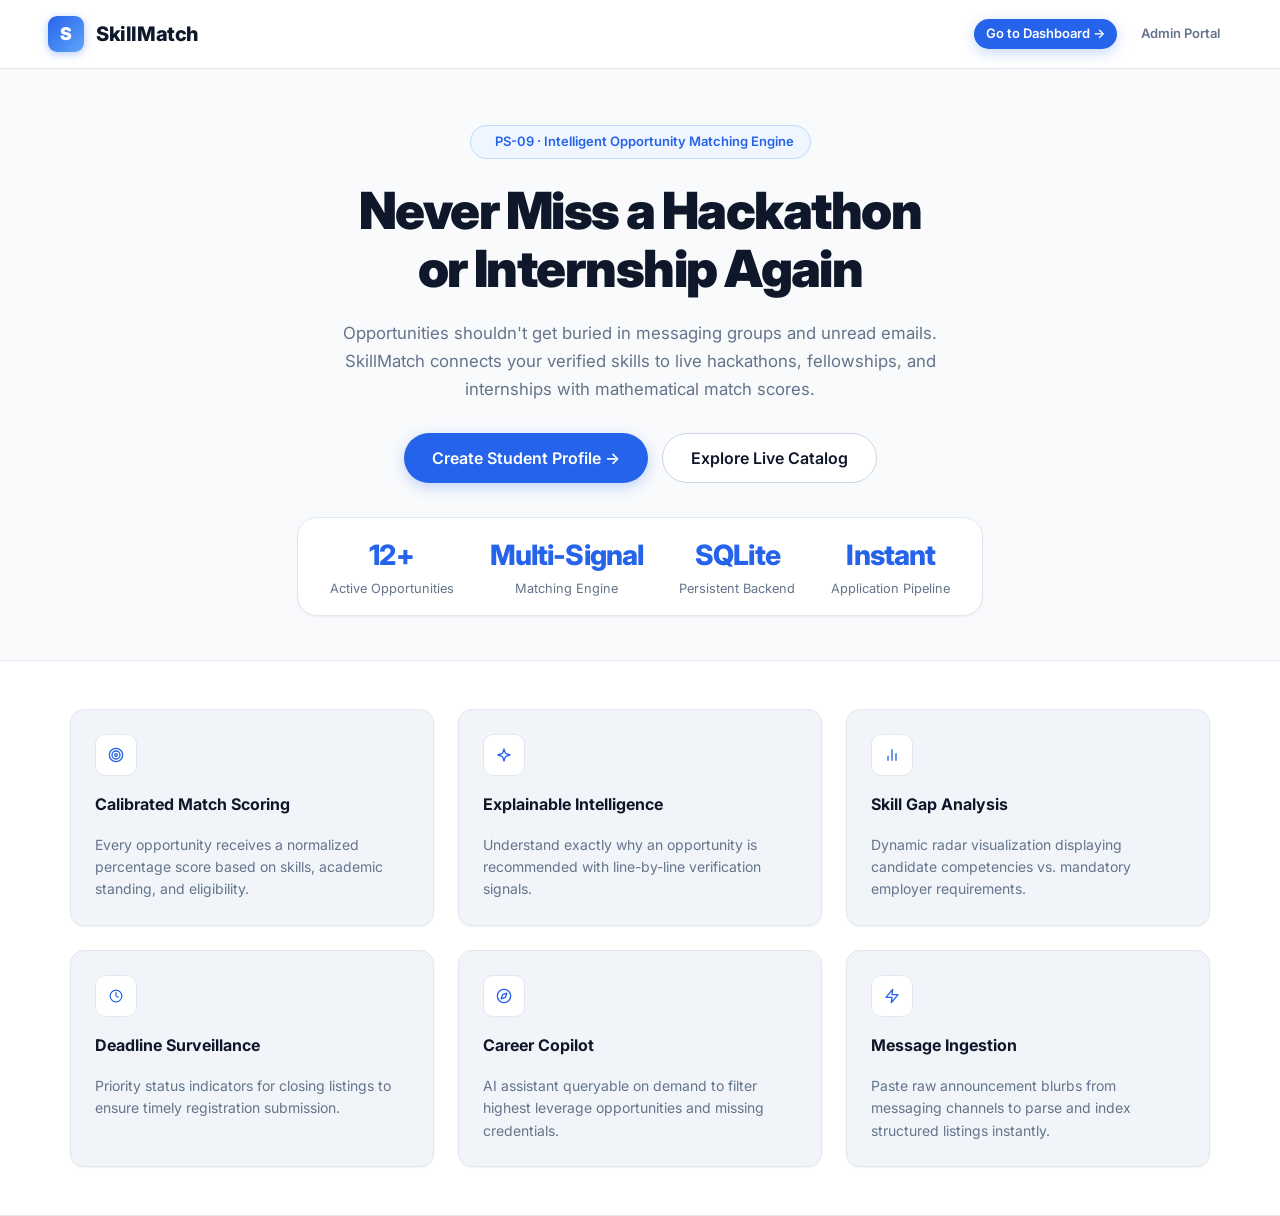
==== commit bfa8cd86: "feat: integrate Groq LPU copilot, fix landing grid & header alignment, wire AI agent chat" ====
--- a/index.html
+++ b/index.html
@@ -5,11 +5,23 @@
   <meta name="viewport" content="width=device-width, initial-scale=1.0" />
   <title>SkillMatch — Student Opportunity Platform</title>
   <meta name="description" content="AI-powered skill-to-opportunity matching platform for engineering students." />
-  <link rel="stylesheet" href="css/styles.css" />
+  <link rel="stylesheet" href="css/styles.css?v=2" />
   <script src="js/icons.js"></script>
   <style>
     .badge-iso { display:inline-flex; align-items:center; gap:6px; padding:4px 10px; border-radius:var(--radius-full); font-size:0.75rem; font-weight:700; text-transform:uppercase; letter-spacing:0.04em; background:var(--blue-50); color:var(--primary); border:1px solid var(--border-blue); }
     .icon-box { width:40px; height:40px; border-radius:var(--radius); display:flex; align-items:center; justify-content:center; background:var(--blue-50); color:var(--primary); margin-bottom:12px; }
+    .landing-nav { padding:16px 48px; display:flex; align-items:center; justify-content:space-between; border-bottom:1px solid var(--border); background:white; position:sticky; top:0; z-index:50; }
+    .landing-logo { display:flex !important; flex-direction:row !important; align-items:center !important; gap:12px !important; }
+    .landing-logo .logo-mark { width:36px !important; height:36px !important; background:linear-gradient(135deg, var(--primary), #60a5fa) !important; border-radius:9px !important; display:flex !important; align-items:center !important; justify-content:center !important; font-weight:900 !important; font-size:1.1rem !important; color:white !important; box-shadow:0 2px 8px rgba(37,99,235,0.35) !important; flex-shrink:0 !important; }
+    .landing-logo .logo-text { font-size:1.25rem !important; font-weight:800 !important; color:var(--text) !important; letter-spacing:-0.02em !important; }
+    .feature-strip { background:white; border-top:1px solid var(--border); border-bottom:1px solid var(--border); padding:48px 24px; }
+    .features-grid { max-width:1140px !important; margin:0 auto !important; display:grid !important; grid-template-columns:repeat(3, 1fr) !important; gap:24px !important; width:100% !important; }
+    .feature-item { background:var(--bg); border:1.5px solid var(--border); border-radius:var(--radius-lg); padding:24px; display:flex; flex-direction:column; align-items:flex-start; transition:all var(--base); }
+    .feature-item:hover { border-color:var(--border-blue); box-shadow:var(--shadow-blue); transform:translateY(-2px); }
+    .feature-name { font-size:1rem; font-weight:700; color:var(--text); margin-bottom:8px; }
+    .feature-desc { font-size:0.875rem; color:var(--text-muted); line-height:1.6; }
+    @media (max-width:960px) { .features-grid { grid-template-columns:repeat(2, 1fr) !important; } }
+    @media (max-width:640px) { .features-grid { grid-template-columns:1fr !important; } .landing-nav { padding:14px 20px !important; } }
   </style>
 </head>
 <body>
--- a/css/styles.css
+++ b/css/styles.css
@@ -588,69 +588,203 @@
 .fpill.active { background: var(--primary); border-color: var(--primary); color: white; }
 
 /* ══════════════════════════════════════
-   LANDING PAGE
-══════════════════════════════════════ */
-.landing-layout {
+   LANDING PAGE (Isadora / Linear Style)
+══════════════════════════════════════ */
+.landing-page {
   min-height: 100vh;
-  background: #ffffff;
+  background: #f8fafc;
   display: flex;
   flex-direction: column;
 }
 
 .landing-nav {
-  padding: 16px 40px;
-  display: flex; align-items: center; justify-content: space-between;
+  padding: 16px 48px;
+  display: flex;
+  align-items: center;
+  justify-content: space-between;
   border-bottom: 1px solid var(--border);
   background: white;
-  position: sticky; top: 0; z-index: 50;
-}
-
-.hero-section {
-  padding: 80px 40px 60px;
-  max-width: 1100px; margin: 0 auto; width: 100%;
-  display: flex; flex-direction: column; align-items: center; text-align: center; gap: 28px;
-  position: relative;
+  position: sticky;
+  top: 0;
+  z-index: 50;
+}
+
+.landing-logo {
+  display: flex;
+  align-items: center;
+  gap: 12px;
+}
+
+.landing-logo .logo-mark {
+  width: 36px;
+  height: 36px;
+  background: linear-gradient(135deg, var(--primary), #60a5fa);
+  border-radius: 9px;
+  display: flex;
+  align-items: center;
+  justify-content: center;
+  font-weight: 900;
+  font-size: 1.1rem;
+  color: white;
+  box-shadow: 0 2px 8px rgba(37,99,235,0.35);
+}
+
+.landing-logo .logo-text {
+  font-size: 1.25rem;
+  font-weight: 800;
+  color: var(--text);
+  letter-spacing: -0.02em;
+}
+
+.landing-hero, .hero-section {
+  padding: 56px 24px 44px;
+  max-width: 900px;
+  margin: 0 auto;
+  width: 100%;
+  display: flex;
+  flex-direction: column;
+  align-items: center;
+  text-align: center;
+  gap: 22px;
+}
+
+.landing-hero h1 {
+  font-size: clamp(2.1rem, 4vw, 3.4rem);
+  font-weight: 900;
+  letter-spacing: -0.03em;
+  line-height: 1.15;
+  color: var(--text);
+  max-width: 820px;
+}
+
+.landing-hero .hero-sub {
+  font-size: 1.05rem;
+  color: var(--text-muted);
+  max-width: 660px;
+  line-height: 1.65;
 }
 
 .hero-badge {
-  display: inline-flex; align-items: center; gap: 7px;
+  display: inline-flex;
+  align-items: center;
+  gap: 8px;
   padding: 6px 16px;
-  background: var(--blue-50); border: 1.5px solid var(--blue-100);
+  background: var(--blue-50);
+  border: 1.5px solid var(--border-blue);
   border-radius: var(--radius-full);
-  font-size: 0.8125rem; font-weight: 600; color: var(--primary);
-}
-
-.hero-title .gradient-text {
-  background: linear-gradient(135deg, var(--primary-dark) 0%, var(--blue-400) 100%);
-  -webkit-background-clip: text; -webkit-text-fill-color: transparent; background-clip: text;
-}
-
-.hero-subtitle { font-size: 1.0625rem; color: var(--text-muted); max-width: 520px; line-height: 1.7; }
-
-.hero-cta { display: flex; gap: 12px; flex-wrap: wrap; justify-content: center; }
-
-.hero-stats { display: flex; gap: 48px; flex-wrap: wrap; justify-content: center; margin-top: 12px; }
-.h-stat { display: flex; flex-direction: column; align-items: center; gap: 3px; }
-.h-stat-num { font-size: 1.875rem; font-weight: 800; color: var(--primary); letter-spacing: -0.03em; }
-.h-stat-lbl { font-size: 0.8rem; color: var(--text-muted); }
-
-/* Feature cards row */
+  font-size: 0.8125rem;
+  font-weight: 600;
+  color: var(--primary);
+}
+
+.hero-cta {
+  display: flex;
+  gap: 14px;
+  flex-wrap: wrap;
+  justify-content: center;
+  margin-top: 8px;
+}
+
+.hero-stats {
+  display: flex;
+  gap: 36px;
+  flex-wrap: wrap;
+  justify-content: center;
+  margin-top: 12px;
+  padding: 16px 32px;
+  background: white;
+  border: 1px solid var(--border);
+  border-radius: var(--radius-xl);
+  box-shadow: var(--shadow-xs);
+}
+
+.h-stat {
+  display: flex;
+  flex-direction: column;
+  align-items: center;
+  gap: 3px;
+}
+
+.h-stat-num {
+  font-size: 1.75rem;
+  font-weight: 800;
+  color: var(--primary);
+  letter-spacing: -0.03em;
+}
+
+.h-stat-lbl {
+  font-size: 0.8rem;
+  color: var(--text-muted);
+}
+
+/* Feature cards row - exactly 3 columns (3x2 grid) */
 .feature-strip {
-  background: var(--bg);
+  background: white;
   border-top: 1px solid var(--border);
   border-bottom: 1px solid var(--border);
-  padding: 36px 40px;
-}
-.features-grid { max-width: 1100px; margin: 0 auto; display: grid; grid-template-columns: repeat(auto-fit,minmax(200px,1fr)); gap: 20px; }
+  padding: 48px 24px;
+}
+
+.features-grid {
+  max-width: 1140px;
+  margin: 0 auto;
+  display: grid;
+  grid-template-columns: repeat(3, 1fr);
+  gap: 24px;
+}
+
+@media (max-width: 960px) {
+  .features-grid { grid-template-columns: repeat(2, 1fr); }
+}
+@media (max-width: 640px) {
+  .features-grid { grid-template-columns: 1fr; }
+  .landing-nav { padding: 14px 20px; }
+  .hero-stats { gap: 20px; }
+}
+
 .feature-item {
-  background: white; border: 1px solid var(--border); border-radius: var(--radius-lg);
-  padding: 18px 20px; display: flex; flex-direction: column; gap: 8px;
-  box-shadow: var(--shadow-xs); transition: all var(--base);
-}
-.feature-item:hover { border-color: var(--border-blue); box-shadow: var(--shadow-blue); transform: translateY(-2px); }
-.feature-icon { font-size: 1.5rem; }
-.feature-name { font-weight: 700; font-size: 0.9375rem; }
-.feature-desc { font-size: 0.8rem; color: var(--text-muted); }
+  background: var(--bg);
+  border: 1.5px solid var(--border);
+  border-radius: var(--radius-lg);
+  padding: 24px;
+  display: flex;
+  flex-direction: column;
+  gap: 10px;
+  box-shadow: var(--shadow-xs);
+  transition: all var(--base);
+}
+
+.feature-item:hover {
+  border-color: var(--primary);
+  background: white;
+  box-shadow: var(--shadow-md);
+  transform: translateY(-2px);
+}
+
+.feature-item .icon-box {
+  width: 42px;
+  height: 42px;
+  border-radius: 10px;
+  background: white;
+  border: 1px solid var(--border);
+  display: flex;
+  align-items: center;
+  justify-content: center;
+  color: var(--primary);
+  margin-bottom: 6px;
+}
+
+.feature-name {
+  font-weight: 700;
+  font-size: 1rem;
+  color: var(--text);
+}
+
+.feature-desc {
+  font-size: 0.85rem;
+  color: var(--text-muted);
+  line-height: 1.6;
+}
 
 /* ══════════════════════════════════════
    WIZARD
